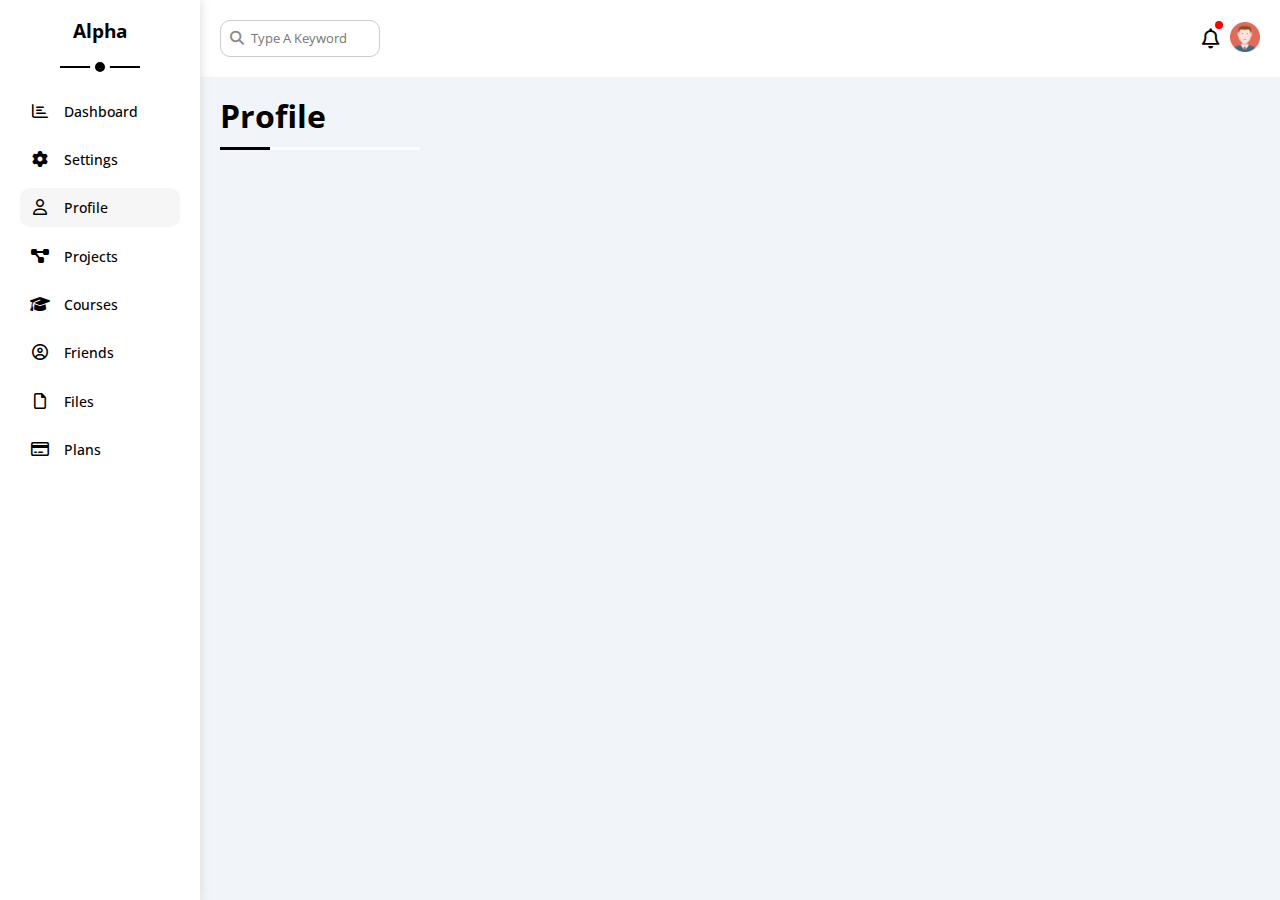
==== profile.html @ 7928e9ee "Upload Settings Page" ====
<!DOCTYPE html>
<html lang="en">

<head>
    <meta charset="UTF-8">
    <meta name="viewport" content="width=device-width, initial-scale=1.0">
    <meta name="keywords" content="HTML, CSS">
    <meta name="author" content="Ahmad Al-Ateek">
    <meta name="description" content="Profile Page For Alpha Company">
    <!-- Font Awesome Library -->
    <link rel="stylesheet" href="css/all.min.css" />
    <!-- Normalize.CSS -->
    <link rel="stylesheet" href="css/normalize.css" />
    <!-- FrameWork -->
    <link rel="stylesheet" href="css/framework.css" />
    <!-- Style.CSS -->
    <link rel="stylesheet" href="css/style.css" />
    <!-- Google Fonts -->
    <link rel="preconnect" href="https://fonts.googleapis.com">
    <link rel="preconnect" href="https://fonts.gstatic.com" crossorigin>
    <link href="https://fonts.googleapis.com/css2?family=Open+Sans:wght@300;400;500;600;700;800&display=swap"
        rel="stylesheet">
    <title>Profile</title>
</head>

<body>
    <div class="page settings-page d-flex">
        <!-- Start Side Bar -->
        <div class="sidebar pd-20">
            <h3 class="t-center mb-50 p-relative">
                Alpha
            </h3>
            <div class="pages">
                <a class="mb-10 rad-10 d-block pd-10" href="index.html">
                    <i class="fa-regular fa-chart-bar fa-fw"></i>
                    <span class="fs-14 fw-5 ml-10">Dashboard</span>
                </a>
                <a class="rad-10 mb-10 d-block pd-10" href="settings.html">
                    <i class="fa-solid fa-gear fa-fw"></i>
                    <span class="fs-14 fw-5 ml-10">Settings</span>
                </a>
                <a class="active rad-10 mb-10 d-block pd-10" href="profile.html">
                    <i class="fa-regular fa-user fa-fw"></i>
                    <span class="fs-14 fw-5 ml-10">Profile</span>
                </a>
                <a class="rad-10 mb-10 d-block pd-10" href="projects.html">
                    <i class="fa-solid fa-diagram-project fa-fw"></i>
                    <span class="fs-14 fw-5 ml-10">Projects</span>
                </a>
                <a class="rad-10 mb-10 d-block pd-10" href="courses.html">
                    <i class="fa-solid fa-graduation-cap fa-fw"></i>
                    <span class="fs-14 fw-5 ml-10">Courses</span>
                </a>
                <a class="rad-10 mb-10 d-block pd-10" href="friends.html">
                    <i class="fa-regular fa-circle-user fa-fw"></i>
                    <span class="fs-14 fw-5 ml-10">Friends</span>
                </a>
                <a class="rad-10 mb-10 d-block pd-10" href="files.html">
                    <i class="fa-regular fa-file fa-fw"></i>
                    <span class="fs-14 fw-5 ml-10">Files</span>
                </a>
                <a class="rad-10 d-block pd-10" href="plans.html">
                    <i class="fa-regular fa-credit-card fa-fw"></i>
                    <span class="fs-14 fw-5 ml-10">Plans</span>
                </a>
            </div>
        </div>
        <!-- End Side Bar -->
        <!-- Start Content -->
        <div class="content">
            <!-- Start Header -->
            <div class="header d-flex justify-between align-center pd-20 bg-fff">
                <div class="search p-relative">
                    <input type="search" placeholder="Type A Keyword" class="pd-10 rad-10 reset-inp" />
                </div>
                <div class="notifications d-flex align-center">
                    <div class="notification-bell p-relative">
                        <i class="fa-regular fa-bell fa-lg"></i>
                    </div>
                    <div class="image ml-10">
                        <img src="imgs/avatar.png" alt="Photo" class="reset-img" />
                    </div>
                </div>
            </div>
            <!-- End Header -->
            <!-- The Content Of The DIV Content XD -->
            <h1 class="page-title">Profile</h1>
            <div class="wrapper pd-20 d-grid d-gap-20">

            </div>
            <!-- ********************************* -->
        </div>
        <!-- End Content -->
    </div>
</body>

</html>
---- css/framework.css ----
:root {
    --blue-color: #0075ff;
    --blue-alt-color: #0d69d5;
    --orange-color: #f59e0b;
    --green-color: #22c55e;
    --red-color: #f44336;
    --grey-color: #888;
}

.over-hide {
    overflow: hidden;
}

.w-full {
    width: 100%;
}

.d-block {
    display: block;
}

/* Start Grid Box */
.d-grid {
    display: grid;
    grid-template-columns: repeat(auto-fill, minmax(450px, 1fr));
}

.d-gap-20 {
    gap: 20px;
}

.d-gap-10 {
    gap: 10px;
}

/* End Grid Box */

/* Start Flex Box */
.d-flex {
    display: flex;
}

.flex-reverse {
    flex-direction: row-reverse;
}

.justify-between {
    justify-content: space-between;
}

.justify-evenly {
    justify-content: space-evenly;
}

.justify-center {
    justify-content: center;
}

.align-center {
    align-items: center;
}

.align-end {
    align-items: flex-end;
}

.flex-column {
    flex-direction: column;
}

.grow {
    flex-grow: 1;
}

/* End Flex Box */

.p-relative {
    position: relative;
}

.pl-30 {
    padding-left: 30px;
}

.pl-20 {
    padding-left: 20px;
}

.pd-20 {
    padding: 20px;
}

.pd-10 {
    padding: 10px;
}

.pd-5 {
    padding: 5px;
}

.pb-20 {
    padding-bottom: 20px;
}

.pt-20 {
    padding-top: 20px;
}

.pb-10 {
    padding-bottom: 10px;
}

.mb-50 {
    margin-bottom: 50px;
}

.mb-30 {
    margin-bottom: 30px;
}

.mb-20 {
    margin-bottom: 20px;
}

.mb-10 {
    margin-bottom: 10px;
}

.mb-5 {
    margin-bottom: 5px;
}

.mt-20 {
    margin-top: 20px;
}

.mt-10 {
    margin-top: 10px;
}

.mt-5 {
    margin-top: 5px;
}

.ml-40 {
    margin-left: 40px;
}

.ml-10 {
    margin-left: 10px;
}

/* Start Font Styling */
.fs-14 {
    font-size: 14px;
}

.fs-13 {
    font-size: 13px;
}

.fs-12 {
    font-size: 12px;
}

.fs-24 {
    font-size: 24px;
}

.fw-5 {
    font-weight: 500;
}

.fw-6 {
    font-weight: 600;
}

.fw-7 {
    font-weight: 700;
}

.fw-8 {
    font-weight: 800;
}

.fc-888 {
    color: #888;
}

.fc-fff {
    color: #fff;
}

.fc-blue {
    color: var(--blue-color, #0075ff);
}

.fc-red {
    color: var(--red-color, #f44336);
}

.fc-orange {
    color: var(--orange-color, #f59e0b);
}

.fc-green {
    color: var(--green-color, #22c55e);
}

/* End Font Styling */
/* Start Background Colors */
.bg-fff {
    background-color: #fff;
}

.bg-eee {
    background-color: #eee;
}

.bg-blue {
    background-color: var(--blue-color, #0075ff);
}

.bg-orange {
    background-color: var(--orange-color, #f59e0b);
}

.bg-green {
    background-color: var(--green-color, #22c55e);
}

.bg-red {
    background-color: var(--red-color, #f44336);
}

/* End Background Colors */
/* Start Borders Styling */
.rad-half {
    border-radius: 50%;
    -webkit-border-radius: 50%;
    -moz-border-radius: 50%;
    -ms-border-radius: 50%;
    -o-border-radius: 50%;
}

.rad-10 {
    border-radius: 10px;
    -webkit-border-radius: 10px;
    -moz-border-radius: 10px;
    -ms-border-radius: 10px;
    -o-border-radius: 10px;
}

.rad-5 {
    border-radius: 5px;
    -webkit-border-radius: 5px;
    -moz-border-radius: 5px;
    -ms-border-radius: 5px;
    -o-border-radius: 5px;
}

.bb-eee {
    border-bottom: 1px solid #eee;
}

.bt-eee {
    border-top: 1px solid #eee
}

.bl {
    border-left: 2px solid transparent;
}

.bc-blue {
    border-color: var(--blue-color, #0075ff);
}

.bc-orange {
    border-color: var(--orange-color, #f59e0b);
}

.bc-green {
    border-color: var(--green-color, #22c55e);
}

.bc-red {
    border-color: var(--red-color, #f44336);
}

/* End Borders Styling */

.t-center {
    text-align: center;
}

.active {
    background-color: #f6f6f6;
}

/* Start Reset Settings */
.reset-inp {
    border: none;
    outline: none;
}

.reset-img {
    width: 100%;
}

.reset-button {
    border: none;
    outline: none;
    cursor: pointer;
}

/* End Reset Settings */
/* Start Switch */
.toggle-checkbox {
    cursor: pointer;
    width: 70px;
    height: 30px;
    background-color: #ccc;
    -webkit-appearance: none;
    appearance: none;
    border-radius: 30px;
    -webkit-border-radius: 30px;
    -moz-border-radius: 30px;
    -ms-border-radius: 30px;
    -o-border-radius: 30px;
    transition: 0.3s;
    -webkit-transition: 0.3s;
    -moz-transition: 0.3s;
    -ms-transition: 0.3s;
    -o-transition: 0.3s;
}

.toggle-switch::before {
    cursor: pointer;
    font-family: "Font Awesome 6 Free";
    content: "\f00d";
    font-weight: 900;
    color: #ccc;
    position: absolute;
    top: 5px;
    left: 5px;
    font-size: 16px;
    background-color: #fff;
    width: 20px;
    height: 20px;
    display: grid;
    place-content: center;
    border-radius: 50%;
    -webkit-border-radius: 50%;
    -moz-border-radius: 50%;
    -ms-border-radius: 50%;
    -o-border-radius: 50%;
    transition: 0.3s;
    -webkit-transition: 0.3s;
    -moz-transition: 0.3s;
    -ms-transition: 0.3s;
    -o-transition: 0.3s;
}

.toggle-checkbox:checked {
    background-color: var(--blue-color, #0075ff);
}

.toggle-checkbox:checked+.toggle-switch::before {
    left: 45px;
    color: var(--blue-color, #0075ff);
    content: "\f00c";
}

/* End Switch */
.button {
    cursor: pointer;
}
---- css/style.css ----
/* Start Variables */
:root {
  --grey-color: #888;
  --main-transition: 0.3s;
  --fa-style-family-classic: "Font Awesome 6 Free";
  --section-background: #f1f5f9;
  --blue-color: #0075ff;
  --orange-color: #f59e0b;
  --green-color: #22c55e;
  --red-color: #f44336;
  --grey-color: #888;
}

/* End Variables */
/* Start Components */
.page-title {
  margin-left: 20px;
  padding-bottom: 15px;
  margin-bottom: 20px;
  width: fit-content;
  position: relative;
}

.page-title::before {
  content: "";
  position: absolute;
  bottom: 0px;
  left: 0px;
  width: 200px;
  height: 3px;
  background-color: #fff;
}

.page-title::after {
  content: "";
  position: absolute;
  bottom: 0px;
  left: 0px;
  width: 50px;
  height: 3px;
  background-color: #000;
}

::-webkit-scrollbar {
  width: 15px;
}

::-webkit-scrollbar-track {
  background: #f1f5f9;
}

::-webkit-scrollbar-thumb {
  background: #0075ff;
}

::-webkit-scrollbar-thumb:hover {
  background: #0d69d5;
}

/* End Components */
/* Start Global Rules */
* {
  -webkit-box-sizing: border-box;
  -moz-box-sizing: border-box;
  box-sizing: border-box;
  padding: 0px;
  margin: 0px;
}

html {
  scroll-behavior: smooth;
}

body {
  font-family: "Open Sans", sans-serif;
}

ul {
  list-style: none;
}

a {
  text-decoration: none;
  color: #000;
}

.page {
  min-height: 100vh;
  background-color: #f1f5f9;
}

.page .content {
  flex-grow: 1;
}

@media(max-width: 767px) {
  .dashboard-page .wrapper {
    grid-template-columns: minmax(200px, 1fr);
  }

  .settings-page .wrapper {
    grid-template-columns: minmax(100px, 1fr);
  }
}

/* End Global Rules */
/* Start SideBar */
.sidebar {
  width: 200px;
  box-shadow: 1px 1px 10px #ddd;
  background-color: #fff;
  z-index: 9999;
}

.sidebar .pages a {
  cursor: pointer;
  transition: var(--main-transition, 0.3s);
  -webkit-transition: var(--main-transition, 0.3s);
  -moz-transition: var(--main-transition, 0.3s);
  -ms-transition: var(--main-transition, 0.3s);
  -o-transition: var(--main-transition, 0.3s);
}

.sidebar .pages a:hover {
  background-color: #f6f6f6;
}

.sidebar h3::before {
  content: "";
  position: absolute;
  width: 50%;
  height: 2px;
  background-color: #000;
  bottom: -26.5px;
  left: 50%;
  transform: translateX(-50%);
  -webkit-transform: translateX(-50%);
  -moz-transform: translateX(-50%);
  -ms-transform: translateX(-50%);
  -o-transform: translateX(-50%);
}

.sidebar h3::after {
  content: "";
  position: absolute;
  bottom: -35px;
  left: 50%;
  width: 10px;
  height: 10px;
  background-color: #000;
  border: 5px solid #fff;
  border-radius: 50%;
  -webkit-border-radius: 50%;
  -moz-border-radius: 50%;
  -ms-border-radius: 50%;
  -o-border-radius: 50%;
  transform: translateX(-50%);
  -webkit-transform: translateX(-50%);
  -moz-transform: translateX(-50%);
  -ms-transform: translateX(-50%);
  -o-transform: translateX(-50%);
}

@media (max-width: 767px) {
  .sidebar {
    width: 58px;
    padding: 10px;
  }

  .sidebar h3 {
    font-size: 12px;
    margin-bottom: 15px;
  }

  .sidebar h3::before,
  .sidebar h3::after {
    display: none;
  }

  .sidebar .pages a {
    font-size: 14px;
  }

  .sidebar .pages a span {
    display: none;
  }
}

/* End SideBar */
/* Start Header */
.header .search::before {
  font-family: var(--fa-style-family-classic);
  content: "\f002";
  font-weight: 900;
  position: absolute;
  left: 10px;
  top: 50%;
  transform: translateY(-50%);
  font-size: 14px;
  color: var(--grey-color);
}

.header .search input {
  padding-left: 30px;
  font-size: 13px;
  border: 1px solid #ccc;
  width: 160px;
  transition: var(--main-transition, 0.3s);
  -webkit-transition: var(--main-transition, 0.3s);
  -moz-transition: var(--main-transition, 0.3s);
  -ms-transition: var(--main-transition, 0.3s);
  -o-transition: var(--main-transition, 0.3s);
}

.header .search input:focus {
  width: 200px;
}

.header .search input:focus::placeholder {
  color: #fff;
}

.header .notifications .image {
  width: 30px;
}

.header .notifications .notification-bell::before {
  content: "";
  position: absolute;
  top: -8px;
  right: -3px;
  width: 8px;
  height: 8px;
  background-color: #f00;
  border-radius: 50%;
  -webkit-border-radius: 50%;
  -moz-border-radius: 50%;
  -ms-border-radius: 50%;
  -o-border-radius: 50%;
}

/* End Header */
/* Start Welcome */
.welcome>div:first-child .image {
  width: 200px;
}

.welcome>.image img {
  width: 64px;
  height: 64px;
  margin-left: 20px;
  margin-top: -32px;
  padding: 3px;
  background-color: transparent;
  border: 1px solid #fff;
  border-radius: 50%;
  -webkit-border-radius: 50%;
  -moz-border-radius: 50%;
  -ms-border-radius: 50%;
  -o-border-radius: 50%;
}

@media (max-width: 767px) {
  .welcome>div:first-child {
    padding-bottom: 40px;
  }

  .welcome>div:first-child .image {
    display: none;
  }

  .welcome>.image {
    display: flex;
    justify-content: center;
  }

  .welcome>.image+div {
    flex-direction: column;
    gap: 20px;
  }
}

/* End Welcome */
/* Start Quick Draft */
.quick-draft textarea {
  min-height: 180px;
  resize: none;
}

.quick-draft form div {
  display: flex;
  justify-content: flex-end;
}

/* End Quick Draft */
/* Start Yearly Targets */
.yearly-targets .target .icon {
  width: 80px;
  height: 80px;
  display: flex;
  justify-content: center;
  align-items: center;
}

.yearly-targets .targets .money .icon {
  background-color: rgba(0, 117, 255, 25%);
}

.yearly-targets .targets .projects .icon {
  background-color: rgba(245, 158, 11, 25%);
}

.yearly-targets .targets .team .icon {
  background-color: rgba(34, 197, 94, 25%);
}

.yearly-targets .targets>.target .progress-bar {
  height: 5px;
}

.yearly-targets .targets>.target .progress-bar::before {
  content: "";
  position: absolute;
  left: 0px;
  top: 0px;
  height: 100%;
}

.yearly-targets .targets>.target .progress-bar::after {
  content: "";
  position: absolute;
  top: -7px;
  width: 0px;
  height: 0px;
  border-width: 5px;
  border-style: solid;
  border-color: #000 transparent transparent;
}

.yearly-targets .targets>.target .progress-bar span {
  position: absolute;
  bottom: calc(100% + 8px);
  color: #fff;
  transform: translateX(-50%);
  -webkit-transform: translateX(-50%);
  -moz-transform: translateX(-50%);
  -ms-transform: translateX(-50%);
  -o-transform: translateX(-50%);
}

.yearly-targets .targets>.money .progress-bar {
  background-color: rgba(0, 117, 255, 25%);
}

.yearly-targets .targets>.money .progress-bar::before {
  width: 80%;
  background-color: var(--blue-color, #0075ff);
}

.yearly-targets .targets>.money .progress-bar::after {
  left: calc(80% - 5px);
  border-color: var(--blue-color, #0075ff) transparent transparent;
}

.yearly-targets .targets>.money .progress-bar span {
  left: 80%;
}

.yearly-targets .targets>.projects .progress-bar {
  background-color: rgba(245, 158, 11, 25%);
}

.yearly-targets .targets>.projects .progress-bar::before {
  width: 55%;
  background-color: var(--orange-color, #f59e0b);
}

.yearly-targets .targets>.projects .progress-bar::after {
  left: calc(55% - 5px);
  border-color: var(--orange-color, #f59e0b) transparent transparent;
}

.yearly-targets .targets>.projects .progress-bar span {
  left: 55%;
}

.yearly-targets .targets>.team .progress-bar {
  background-color: rgba(34, 197, 94, 25%);
}

.yearly-targets .targets>.team .progress-bar::before {
  width: 75%;
  background-color: var(--green-color, #22c55e);
}

.yearly-targets .targets>.team .progress-bar::after {
  left: calc(75% - 5px);
  border-color: var(--green-color, #22c55e) transparent transparent;
}

.yearly-targets .targets>.team .progress-bar span {
  left: 75%;
}

/* End Yearly Targets */
/* Start Tickets Statistics */
.tickets-stats>div {
  flex-wrap: wrap;
  gap: 20px;
}

.tickets-stats>div .box {
  width: calc(50% - 20px);
  border: 1px solid #ccc;
}

@media (max-width: 767px) {
  .tickets-stats>div {
    flex-direction: column;
    justify-content: center;
    align-items: center;
  }

  .tickets-stats>div .box {
    width: 100%;
  }
}

/* End Tickets Statistics */
/* Start Latest News */
.latest-news ul .image img {
  width: 100px;
  border-radius: 10px;
  -webkit-border-radius: 10px;
  -moz-border-radius: 10px;
  -ms-border-radius: 10px;
  -o-border-radius: 10px;
}

@media (max-width: 767px) {
  .latest-news ul li {
    flex-direction: column;
    justify-content: center;
    align-items: center;
  }

  .latest-news ul li .info {
    flex-direction: column;
    text-align: center;
  }

  .latest-news ul li .info .text {
    margin-bottom: 10px;
  }
}

/* End Latest News */
/* Start Latest Tasks */
.latest-tasks ul .bin i {
  cursor: pointer;
  transition: var(--main-transition, 0.3s);
  -webkit-transition: var(--main-transition, 0.3s);
  -moz-transition: var(--main-transition, 0.3s);
  -ms-transition: var(--main-transition, 0.3s);
  -o-transition: var(--main-transition, 0.3s);
}

.latest-tasks ul .bin i:hover {
  color: var(--red-color, #f44336);
}

.latest-tasks ul li:nth-child(4) {
  text-decoration: line-through;
  opacity: 0.5;
}

/* End Latest Tasks */
/* Start Top Searches */
.top-search ul li span {
  padding: 5px 10px;
}

/* End Top Searches */
/* Start Latest Uploads */
.latest-uploads ul .image img {
  width: 40px;
  height: 40px;
}

.latest-uploads ul li .info span {
  padding: 5px 10px;
}

/* End Latest Uploads */
/* Start Last Project Progress */
.last-project-progress ul li::before {
  content: "";
  content: "";
  position: absolute;
  width: 23px;
  height: 23px;
  border-radius: 50%;
  left: -35px;
  top: calc(50% - 12.5px);
  border: 2px solid var(--blue-color, #0075ff);
  background-color: #fff;
}

.last-project-progress ul li:not(:last-child)::after {
  content: "";
  position: absolute;
  width: 20px;
  height: 20px;
  border-radius: 50%;
  background-color: var(--blue-color, #0075ff);
  top: calc(50% - 9.5px);
  left: -32px;
}

.last-project-progress ul::before {
  content: "";
  position: absolute;
  height: calc(100% - 10px);
  width: 2px;
  background-color: var(--blue-color, #0075ff);
  top: 50%;
  left: 17px;
  transform: translateY(-50%);
}

.last-project-progress ul li:nth-child(4)::after {
  animation: in-progress 0.7s linear alternate infinite;
  -webkit-animation: in-progress 0.7s linear alternate infinite;
}

.last-project-progress img {
  position: absolute;
  width: 160px;
  right: 0px;
  bottom: 0px;
  opacity: 0.1;
}

@media (max-width: 767px) {
  .last-project-progress img {
    display: none;
  }
}

/* End Last Project Progress */
/* Start Reminders */
.reminders ul span {
  position: absolute;
  width: 15px;
  height: 15px;
  top: 50%;
  left: 0px;
  transform: translateY(-50%);
  -webkit-transform: translateY(-50%);
  -moz-transform: translateY(-50%);
  -ms-transform: translateY(-50%);
  -o-transform: translateY(-50%);
}

/* End Reminders */
/* Start Latest Post */
.latest-post .user .image img {
  width: 48px;
  height: 48px;
}

.latest-post .post p {
  line-height: 1.8;
}

/* End Latest Post */
/* Start Social Media Stats */
.social-stats .twitter {
  background-color: rgba(29, 161, 242, 25%);
}

.social-stats ul li {
  padding-right: 10px;
  gap: 20px;
}

.social-stats ul li i {
  height: 60px;
  width: 50px;
  display: flex;
  justify-content: center;
  align-items: center;
  transition: var(--main-transition, 0.3s);
  -webkit-transition: var(--main-transition, 0.3s);
  -moz-transition: var(--main-transition, 0.3s);
  -ms-transition: var(--main-transition, 0.3s);
  -o-transition: var(--main-transition, 0.3s);
}

.social-stats .twitter i {
  background-color: #1da1f2;
}

.social-stats ul li i:hover {
  transform: rotate(5deg);
  -webkit-transform: rotate(5deg);
  -moz-transform: rotate(5deg);
  -ms-transform: rotate(5deg);
  -o-transform: rotate(5deg);
}

.social-stats .twitter p {
  color: #1da1f2;
}

.social-stats ul li span {
  padding: 5px 10px;
  cursor: pointer;
}

.social-stats .twitter span {
  background-color: #1da1f2;
}

.social-stats .facebook {
  background-color: rgba(24, 119, 242, 25%);
}

.social-stats .facebook i {
  background-color: #1877f2;
}

.social-stats .facebook span {
  background-color: #1877f2;
}

.social-stats .facebook p {
  color: #1877f2
}

.social-stats .youtube {
  background-color: rgba(255, 0, 0, 25%);
}

.social-stats .youtube i {
  background-color: #f00;
}

.social-stats .youtube span {
  background-color: #f00;
}

.social-stats .youtube p {
  color: #f00
}

.social-stats .linkedin {
  background-color: rgba(0, 119, 181, 25%);
}

.social-stats .linkedin i {
  background-color: #0077b5;
}

.social-stats .linkedin span {
  background-color: #0077b5;
}

.social-stats .linkedin p {
  color: #0077b5;
}

/* End Social Media Stats */
/* Start Projects */
.dashboard-page>.content>.projects {
  margin: 0px 20px 20px;
  display: grid;
}

.dashboard-page>.content>.projects .container {
  overflow-x: auto;
}

.dashboard-page>.content>.projects .container table {
  min-width: 1000px;
  width: 100%;
  border-spacing: 0px;
}

.dashboard-page>.content>.projects table td {
  border: 1px solid #eee;
}

.dashboard-page>.content>.projects table td img {
  width: 32px;
  padding: 2px;
  background-color: #fff;
}

.dashboard-page>.content>.projects table tbody td {
  padding: 20px 10px;
  font-weight: 500;
}

.dashboard-page>.content>.projects table tbody tr {
  transition: var(--main-transition, 0.3s);
  -webkit-transition: var(--main-transition, 0.3s);
  -moz-transition: var(--main-transition, 0.3s);
  -ms-transition: var(--main-transition, 0.3s);
  -o-transition: var(--main-transition, 0.3s);
}

.dashboard-page>.content>.projects table tbody tr:hover {
  background-color: #fafafa;
}

.dashboard-page>.content>.projects table td img:not(:first-child) {
  margin-left: -15px;
}

.dashboard-page>.content>.projects table thead td {
  padding: 15px 20px;
}

/* End Projects */
/* Start Site Control */
.site-control textarea {
  width: 100%;
  min-height: 150px;
  resize: none;
  padding: 10px;
  border: 1px solid #ccc;
  outline: none;
}

.general-info form input {
  border: 1px solid #ccc;
  outline: none;
}

.general-info form input[type="email"] {
  background-color: rgba(0, 117, 255, 20%);
  cursor: not-allowed;
}

.general-info form input[type="submit"] {
  background-color: transparent;
  border: none;
  padding-bottom: 1px;
  width: fit-content;
}

/* End Site Control */
/* Start Social Info */
.social-info ul li {
  border: 1px solid #ccc;
  background-color: #eee;
}

.social-info ul li i {
  width: 40px;
  display: grid;
  place-content: center;
  border-right: 1px solid #ccc;
  height: 40px;
  transition: var(--main-transition, 0.3s);
  -webkit-transition: var(--main-transition, 0.3s);
  -moz-transition: var(--main-transition, 0.3s);
  -ms-transition: var(--main-transition, 0.3s);
  -o-transition: var(--main-transition, 0.3s);
}

.social-info ul li input:focus+i {
  color: #000;
}

/* End Social Info */
/* Start Widgets Control */
.widgets-control li label {
  cursor: pointer;
}

.widgets-control li input {
  -webkit-appearance: none;
  appearance: none;
  cursor: pointer;
  margin-left: 30px;
}

.widgets-control li input::before {
  content: "";
  position: absolute;
  width: 16px;
  height: 16px;
  top: 50%;
  left: 0px;
  border: 2px solid #888;
  transform: translateY(-50%);
  -webkit-transform: translateY(-50%);
  -moz-transform: translateY(-50%);
  -ms-transform: translateY(-50%);
  -o-transform: translateY(-50%);
  border-radius: 5px;
  -webkit-border-radius: 5px;
  -moz-border-radius: 5px;
  -ms-border-radius: 5px;
  -o-border-radius: 5px;
  transition: var(--main-transition, 0.3s);
  -webkit-transition: var(--main-transition, 0.3s);
  -moz-transition: var(--main-transition, 0.3s);
  -ms-transition: var(--main-transition, 0.3s);
  -o-transition: var(--main-transition, 0.3s);
}

.widgets-control li input:hover::before {
  border-color: var(--blue-color, #0075ff);
}

.widgets-control li input::after {
  content: "\f00c";
  font-family: var(--fa-style-family-classic);
  font-weight: 900;
  width: 20px;
  height: 20px;
  background-color: var(--blue-color, #0075ff);
  color: #fff;
  display: grid;
  place-content: center;
  position: absolute;
  left: 0px;
  top: 50%;
  transform: translateY(-50%) scale(0) rotate(-360deg);
  -webkit-transform: translateY(-50%) scale(0) rotate(-360deg);
  -moz-transform: translateY(-50%) scale(0) rotate(-360deg);
  -ms-transform: translateY(-50%) scale(0) rotate(-360deg);
  -o-transform: translateY(-50%) scale(0) rotate(-360deg);
  border-radius: 5px;
  -webkit-border-radius: 5px;
  -moz-border-radius: 5px;
  -ms-border-radius: 5px;
  -o-border-radius: 5px;
  transition: var(--main-transition, 0.3s);
  -webkit-transition: var(--main-transition, 0.3s);
  -moz-transition: var(--main-transition, 0.3s);
  -ms-transition: var(--main-transition, 0.3s);
  -o-transition: var(--main-transition, 0.3s);
}

.widgets-control li input:checked::after {
  transform: translateY(-50%) scale(1) rotate(0deg);
  -webkit-transform: translateY(-50%) scale(1) rotate(0deg);
  -moz-transform: translateY(-50%) scale(1) rotate(0deg);
  -ms-transform: translateY(-50%) scale(1) rotate(0deg);
  -o-transform: translateY(-50%) scale(1) rotate(0deg);
}

/* End Widgets Control */
/* Start Backup Manager */
.backup-manager .time label {
  cursor: pointer;
}

.backup-manager .time input {
  -webkit-appearance: none;
  appearance: none;
  margin-left: 30px;
}

.backup-manager .time input::before {
  content: "";
  position: absolute;
  left: 0px;
  top: 50%;
  width: 16px;
  height: 16px;
  border: 2px solid #888;
  transform: translateY(-50%);
  -webkit-transform: translateY(-50%);
  -moz-transform: translateY(-50%);
  -ms-transform: translateY(-50%);
  -o-transform: translateY(-50%);
  border-radius: 50%;
  -webkit-border-radius: 50%;
  -moz-border-radius: 50%;
  -ms-border-radius: 50%;
  -o-border-radius: 50%;
  cursor: pointer;
}

.backup-manager .time input::after {
  content: "";
  position: absolute;
  top: 50%;
  left: 4px;
  width: 12px;
  height: 12px;
  background-color: var(--blue-color, #0075ff);
  transform: translateY(-50%) scale(0);
  -webkit-transform: translateY(-50%) scale(0);
  -moz-transform: translateY(-50%) scale(0);
  -ms-transform: translateY(-50%) scale(0);
  -o-transform: translateY(-50%) scale(0);
  border-radius: 50%;
  -webkit-border-radius: 50%;
  -moz-border-radius: 50%;
  -ms-border-radius: 50%;
  -o-border-radius: 50%;
  transition: var(--main-transition, 0.3s);
  -webkit-transition: var(--main-transition, 0.3s);
  -moz-transition: var(--main-transition, 0.3s);
  -ms-transition: var(--main-transition, 0.3s);
  -o-transition: var(--main-transition, 0.3s);
  cursor: pointer;
}

.backup-manager .time input:checked:after {
  transform: translateY(-50%) scale(1);
  -webkit-transform: translateY(-50%) scale(1);
  -moz-transform: translateY(-50%) scale(1);
  -ms-transform: translateY(-50%) scale(1);
  -o-transform: translateY(-50%) scale(1);
}

.backup-manager .size li {
  width: calc(100% / 3);
}

.backup-manager .size li div {
  width: 100%;
  border: 2px solid #888;
  text-align: center;
  padding: 20px;
  border-radius: 10px;
  -webkit-border-radius: 10px;
  -moz-border-radius: 10px;
  -ms-border-radius: 10px;
  -o-border-radius: 10px;
}

.backup-manager .size input {
  appearance: none;
}

.backup-manager .size label {
  cursor: pointer;
}


.backup-manager .size li input:checked+div {
  border-color: var(--blue-color, #0075ff);
  color: var(--blue-color, #0075ff);
}

@media (max-width: 767px) {
  .backup-manager .size {
    flex-direction: column;
  }

  .backup-manager .size li {
    width: 100%;
  }
}

/* End Backup Manager */

/* Start Animations */
@keyframes in-progress {
  to {
    opacity: 0;
  }
}

/* End Animations */
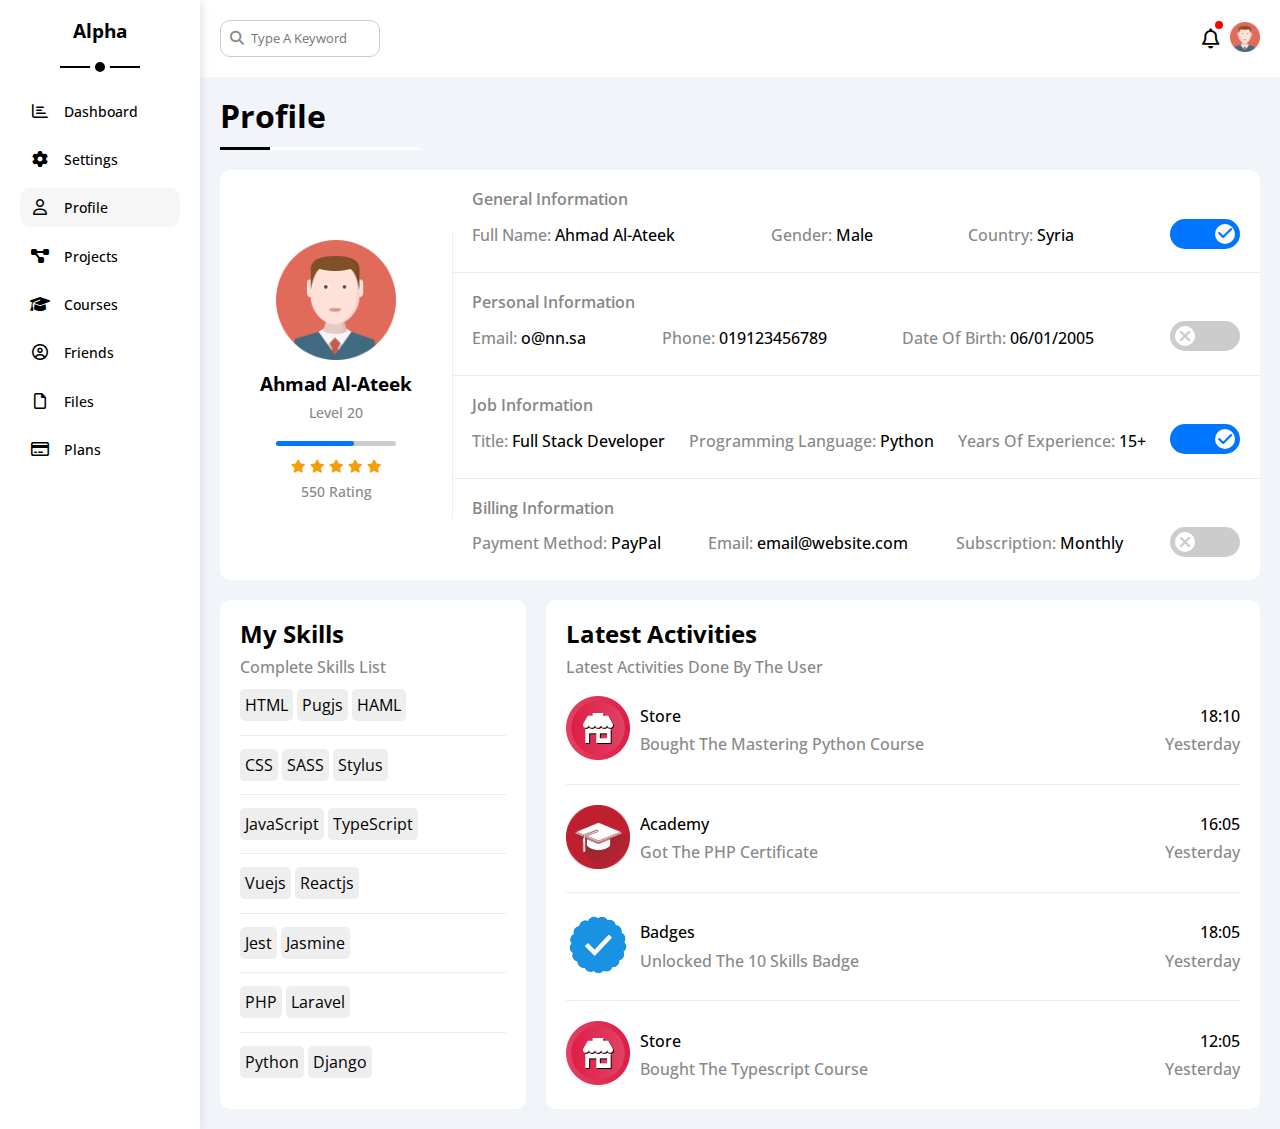
==== commit 01b9c352: "Upload Profile Page" ====
--- a/profile.html
+++ b/profile.html
@@ -24,7 +24,7 @@
 </head>
 
 <body>
-    <div class="page settings-page d-flex">
+    <div class="page profile-page d-flex">
         <!-- Start Side Bar -->
         <div class="sidebar pd-20">
             <h3 class="t-center mb-50 p-relative">
@@ -85,8 +85,186 @@
             <!-- End Header -->
             <!-- The Content Of The DIV Content XD -->
             <h1 class="page-title">Profile</h1>
-            <div class="wrapper pd-20 d-grid d-gap-20">
-
+            <!-- Start Profile Info -->
+            <div class="profile-info d-flex mg-20 bg-fff rad-10 over-hide">
+                <div class="left d-flex flex-column align-center justify-center">
+                    <div class="image mb-10">
+                        <img src="imgs/avatar.png" alt="" class="reset-img">
+                    </div>
+                    <h3 class="mb-10">Ahmad Al-Ateek</h3>
+                    <div class="mb-10 fs-14 fw-5 fc-888">Level 20</div>
+                    <div class="progress-bar mb-10 mt-10"></div>
+                    <div class="stars mb-10">
+                        <i class="fa-solid fa-star fc-orange fs-13"></i>
+                        <i class="fa-solid fa-star fc-orange fs-13"></i>
+                        <i class="fa-solid fa-star fc-orange fs-13"></i>
+                        <i class="fa-solid fa-star fc-orange fs-13"></i>
+                        <i class="fa-solid fa-star fc-orange fs-13"></i>
+                    </div>
+                    <div class="mb-10 fs-14 fw-5 fc-888">550 Rating</div>
+                </div>
+                <div class="right grow">
+                    <ul class="p-relative">
+                        <li class="bb-eee pd-20">
+                            <h4 class="fc-888 fw-6">General Information</h4>
+                            <div class="d-flex justify-between align-center mt-10">
+                                <p class="fw-5"><span class="fc-888">Full Name:</span> Ahmad Al-Ateek</p>
+                                <p class="fw-5"><span class="fc-888">Gender:</span> Male</p>
+                                <p class="fw-5"><span class="fc-888">Country:</span> Syria</p>
+                                <label class="p-relative">
+                                    <input type="checkbox" class="toggle-checkbox" checked>
+                                    <div class="toggle-switch"></div>
+                                </label>
+                            </div>
+                        </li>
+                        <li class="bb-eee pd-20">
+                            <h4 class="fc-888 fw-6">Personal Information</h4>
+                            <div class="d-flex justify-between align-center mt-10">
+                                <p class="fw-5"><span class="fc-888">Email:</span> o@nn.sa</p>
+                                <p class="fw-5"><span class="fc-888">Phone:</span> 019123456789</p>
+                                <p class="fw-5"><span class="fc-888">Date Of Birth:</span> 06/01/2005</p>
+                                <label class="p-relative">
+                                    <input type="checkbox" class="toggle-checkbox">
+                                    <div class="toggle-switch"></div>
+                                </label>
+                            </div>
+                        </li>
+                        <li class="bb-eee pd-20">
+                            <h4 class="fc-888 fw-6">Job Information</h4>
+                            <div class="d-flex justify-between align-center mt-10">
+                                <p class="fw-5"><span class="fc-888">Title:</span> Full Stack Developer</p>
+                                <p class="fw-5"><span class="fc-888">Programming Language:</span> Python</p>
+                                <p class="fw-5"><span class="fc-888">Years Of Experience:</span> 15+</p>
+                                <label class="p-relative">
+                                    <input type="checkbox" class="toggle-checkbox" checked>
+                                    <div class="toggle-switch"></div>
+                                </label>
+                            </div>
+                        </li>
+                        <li class="pd-20">
+                            <h4 class="fc-888 fw-6">Billing Information</h4>
+                            <div class="d-flex justify-between align-center mt-10">
+                                <p class="fw-5"><span class="fc-888">Payment Method:</span> PayPal</p>
+                                <p class="fw-5"><span class="fc-888">Email:</span> email@website.com</p>
+                                <p class="fw-5"><span class="fc-888">Subscription:</span> Monthly</p>
+                                <label class="p-relative">
+                                    <input type="checkbox" class="toggle-checkbox">
+                                    <div class="toggle-switch"></div>
+                                </label>
+                            </div>
+                        </li>
+                    </ul>
+                </div>
+            </div>
+            <!-- End Profile Info -->
+            <div class="acts-skills d-flex d-gap-20 mg-20">
+                <!-- Start My Skills -->
+                <div class="my-skills bg-fff rad-10 over-hide pd-20">
+                    <h2>My Skills</h2>
+                    <p class="fw-5 fc-888 mt-10 mb-20">Complete Skills List</p>
+                    <ul>
+                        <li class="pb-20 bb-eee mb-20">
+                            <span class="pd-5 bg-eee rad-5">HTML</span>
+                            <span class="pd-5 bg-eee rad-5 ml-5">Pugjs</span>
+                            <span class="pd-5 bg-eee rad-5 ml-5">HAML</span>
+                        </li>
+                        <li class="pb-20 bb-eee mb-20">
+                            <span class="pd-5 bg-eee rad-5">CSS</span>
+                            <span class="pd-5 bg-eee rad-5 ml-5">SASS</span>
+                            <span class="pd-5 bg-eee rad-5 ml-5">Stylus</span>
+                        </li>
+                        <li class="pb-20 bb-eee mb-20">
+                            <span class="pd-5 bg-eee rad-5">JavaScript</span>
+                            <span class="pd-5 bg-eee rad-5 ml-5">TypeScript</span>
+                        </li>
+                        <li class="pb-20 bb-eee mb-20">
+                            <span class="pd-5 bg-eee rad-5">Vuejs</span>
+                            <span class="pd-5 bg-eee rad-5 ml-5">Reactjs</span>
+                        </li>
+                        <li class="pb-20 bb-eee mb-20">
+                            <span class="pd-5 bg-eee rad-5">Jest</span>
+                            <span class="pd-5 bg-eee rad-5 ml-5">Jasmine</span>
+                        </li>
+                        <li class="pb-20 bb-eee mb-20">
+                            <span class="pd-5 bg-eee rad-5">PHP</span>
+                            <span class="pd-5 bg-eee rad-5 ml-5">Laravel</span>
+                        </li>
+                        <li>
+                            <span class="pd-5 bg-eee rad-5">Python</span>
+                            <span class="pd-5 bg-eee rad-5 ml-5">Django</span>
+                        </li>
+                    </ul>
+                </div>
+                <!-- End My Skills -->
+                <!-- Start Latest Acitivities -->
+                <div class="latest-acts bg-fff rad-10 over-hide pd-20">
+                    <h2>Latest Activities</h2>
+                    <p class="fc-888 fw-5 mt-10 mb-20">Latest Activities Done By The User</p>
+                    <ul class="w-full">
+                        <li class="d-flex d-gap-10 pb-20 bb-eee">
+                            <div class="image">
+                                <img src="imgs/activity-01.png" alt="" class="reset-img">
+                            </div>
+                            <div class="d-flex justify-between align-center grow">
+                                <div class="fw-5">
+                                    <p class="mb-10">Store</p>
+                                    <p class="fc-888">Bought The Mastering Python Course</p>
+                                </div>
+                                <div class="fw-5">
+                                    <p class="mb-10 justify-end d-flex">18:10</p>
+                                    <p class="fc-888">Yesterday</p>
+                                </div>
+                            </div>
+                        </li>
+                        <li class="d-flex d-gap-10 pb-20 bb-eee mt-20">
+                            <div class="image">
+                                <img src="imgs/activity-02.png" alt="" class="reset-img">
+                            </div>
+                            <div class="d-flex justify-between align-center grow">
+                                <div class="fw-5">
+                                    <p class="mb-10">Academy</p>
+                                    <p class="fc-888">Got The PHP Certificate</p>
+                                </div>
+                                <div class="fw-5">
+                                    <p class="mb-10 justify-end d-flex">16:05</p>
+                                    <p class="fc-888">Yesterday</p>
+                                </div>
+                            </div>
+                        </li>
+                        <li class="d-flex d-gap-10 pb-20 bb-eee mt-20">
+                            <div class="image">
+                                <img src="imgs/activity-03.png" alt="" class="reset-img">
+                            </div>
+                            <div class="d-flex justify-between align-center grow">
+                                <div class="fw-5">
+                                    <p class="mb-10">Badges</p>
+                                    <p class="fc-888">Unlocked The 10 Skills Badge</p>
+                                </div>
+                                <div class="fw-5">
+                                    <p class="mb-10 justify-end d-flex">18:05</p>
+                                    <p class="fc-888">Yesterday</p>
+                                </div>
+                            </div>
+                        </li>
+                    </ul>
+                    <li class="d-flex d-gap-10 mt-20">
+                        <div class="image">
+                            <img src="imgs/activity-01.png" alt="" class="reset-img">
+                        </div>
+                        <div class="d-flex justify-between align-center grow">
+                            <div class="fw-5">
+                                <p class="mb-10">Store</p>
+                                <p class="fc-888">Bought The Typescript Course</p>
+                            </div>
+                            <div class="fw-5">
+                                <p class="mb-10 justify-end d-flex">12:05</p>
+                                <p class="fc-888">Yesterday</p>
+                            </div>
+                        </div>
+                    </li>
+                    </ul>
+                </div>
+                <!-- End Latest Acitivities -->
             </div>
             <!-- ********************************* -->
         </div>
--- a/css/framework.css
+++ b/css/framework.css
@@ -56,6 +56,10 @@
     justify-content: center;
 }
 
+.justify-end {
+    justify-content: flex-end;
+}
+
 .align-center {
     align-items: center;
 }
@@ -148,6 +152,10 @@
 
 .ml-10 {
     margin-left: 10px;
+}
+
+.mg-20 {
+    margin: 20px;
 }
 
 /* Start Font Styling */
--- a/css/style.css
+++ b/css/style.css
@@ -962,6 +962,155 @@
 }
 
 /* End Backup Manager */
+/* Start Profile Information */
+.profile-info .left {
+  padding: 40px;
+}
+
+.profile-info .left .image img {
+  width: 120px;
+}
+
+.profile-info .left .progress-bar {
+  position: relative;
+  width: 120px;
+  height: 5px;
+  background-color: #ccc;
+  border-radius: 5px;
+  -webkit-border-radius: 5px;
+  -moz-border-radius: 5px;
+  -ms-border-radius: 5px;
+  -o-border-radius: 5px;
+}
+
+.profile-info .left .progress-bar::before {
+  content: "";
+  position: absolute;
+  top: 0px;
+  left: 0px;
+  height: 100%;
+  width: 65%;
+  background-color: var(--blue-color, #0075ff);
+  border-radius: 5px;
+  -webkit-border-radius: 5px;
+  -moz-border-radius: 5px;
+  -ms-border-radius: 5px;
+  -o-border-radius: 5px;
+}
+
+.profile-info .right ul::before {
+  content: "";
+  position: absolute;
+  left: 0px;
+  top: 50%;
+  width: 1px;
+  height: 70%;
+  background-color: #eee;
+  transform: translateY(-50%);
+  -webkit-transform: translateY(-50%);
+  -moz-transform: translateY(-50%);
+  -ms-transform: translateY(-50%);
+  -o-transform: translateY(-50%);
+}
+
+.profile-info .right li div {
+  flex-wrap: wrap;
+  row-gap: 20px;
+}
+
+.profile-info .right li {
+  transition: var(--main-transition, 0.3s);
+  -webkit-transition: var(--main-transition, 0.3s);
+  -moz-transition: var(--main-transition, 0.3s);
+  -ms-transition: var(--main-transition, 0.3s);
+  -o-transition: var(--main-transition, 0.3s);
+}
+
+.profile-info .right li:hover {
+  background-color: hwb(0 100% 2%);
+}
+
+@media (max-width: 1199px) {
+  .profile-info .right li div {
+    flex-direction: column;
+    align-items: flex-start;
+  }
+}
+
+@media (max-width: 767px) {
+  .profile-info {
+    flex-direction: column;
+  }
+
+  .profile-info .right li {
+    text-align: center;
+  }
+
+  .profile-info .right li div {
+    align-items: center
+  }
+}
+
+/* End Profile Information */
+/* Start My Skills */
+.my-skills {
+  width: 30%;
+}
+
+/* End My Skills */
+/* Start Latest Acitivities */
+.latest-acts {
+  vertical-align: top;
+  width: 70%;
+}
+
+.latest-acts .image img {
+  width: 64px;
+}
+
+@media (max-width: 767px) {
+  .acts-skills {
+    flex-direction: column;
+  }
+
+  .my-skills {
+    width: 100%;
+  }
+
+  .my-skills li {
+    display: flex;
+    justify-content: center;
+    align-items: center;
+    gap: 10px;
+  }
+
+  .latest-acts {
+    width: 100%;
+  }
+
+  .latest-acts li {
+    flex-direction: column;
+    justify-content: center;
+    align-items: center;
+  }
+
+  .latest-acts li>div {
+    flex-direction: column;
+    justify-content: center;
+    align-items: center;
+    gap: 10px;
+  }
+
+  .latest-acts li>div p {
+    text-align: center;
+  }
+
+  .latest-acts li>div:nth-child(2) div:last-child p {
+    justify-content: center;
+  }
+}
+
+/* End Latest Acitivities */
 
 /* Start Animations */
 @keyframes in-progress {
